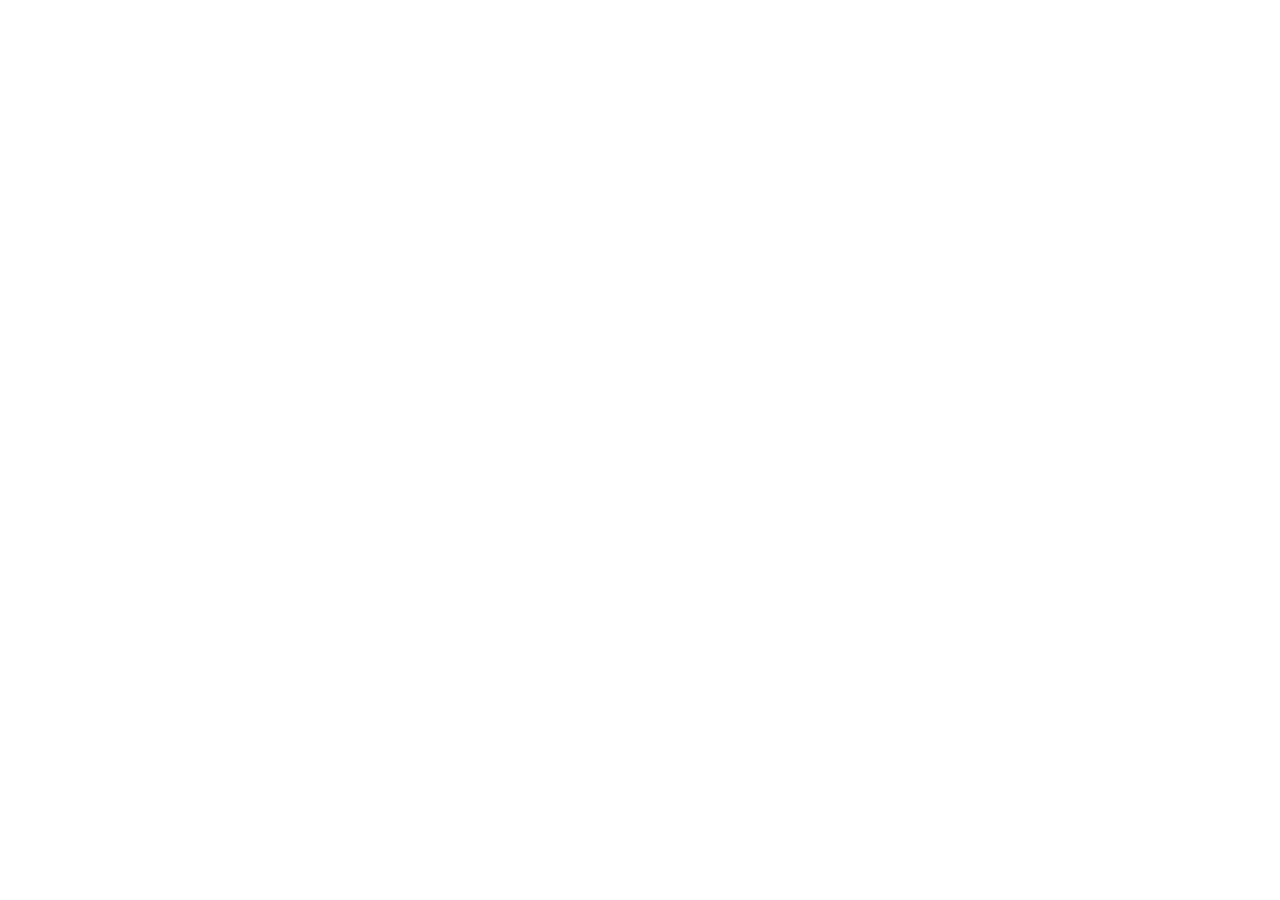
==== projects/Find Roommate Platform/index.html @ 29af7bdd "init" ====
<!DOCTYPE html>
<html lang="en">
<head>
    <meta charset="UTF-8">
    <meta name="viewport" content="width=device-width, initial-scale=1.0">
    <title>Find Roommate Platform</title>
</head>
<body>
    
</body>
</html>
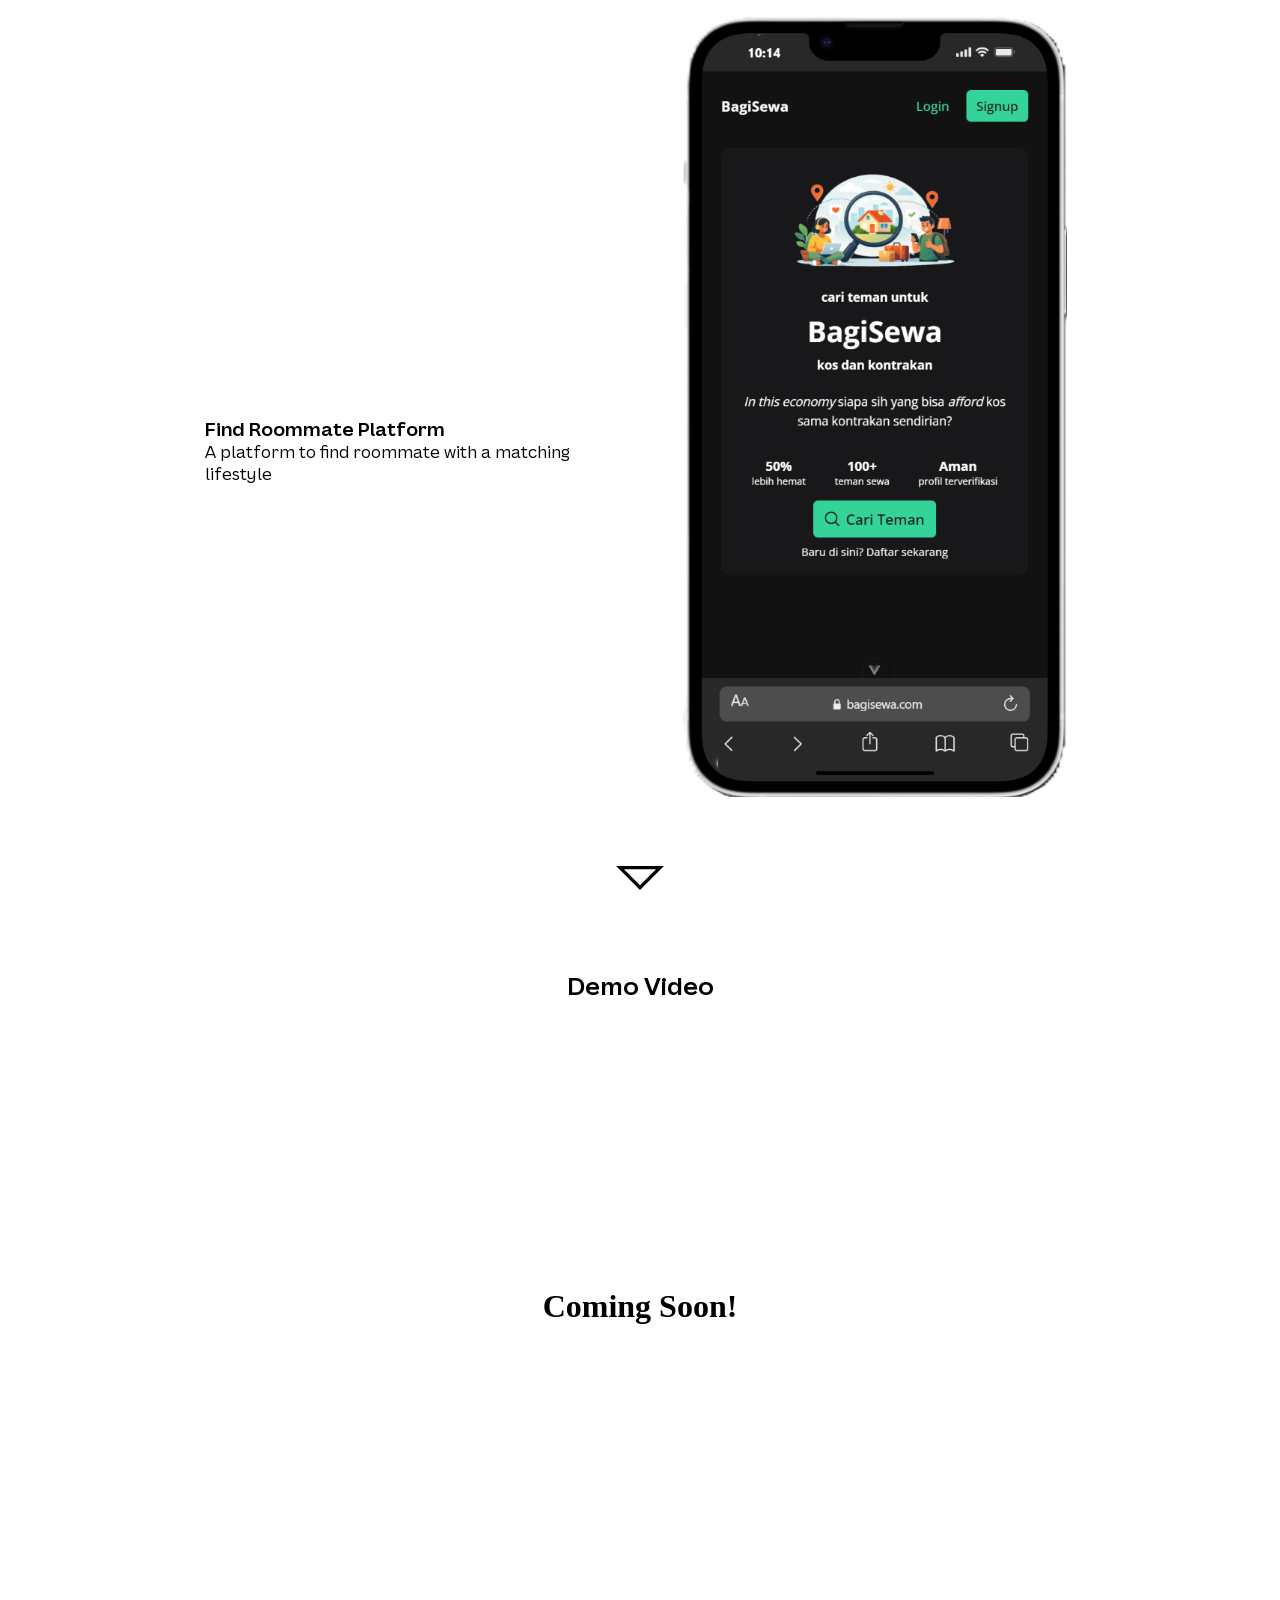
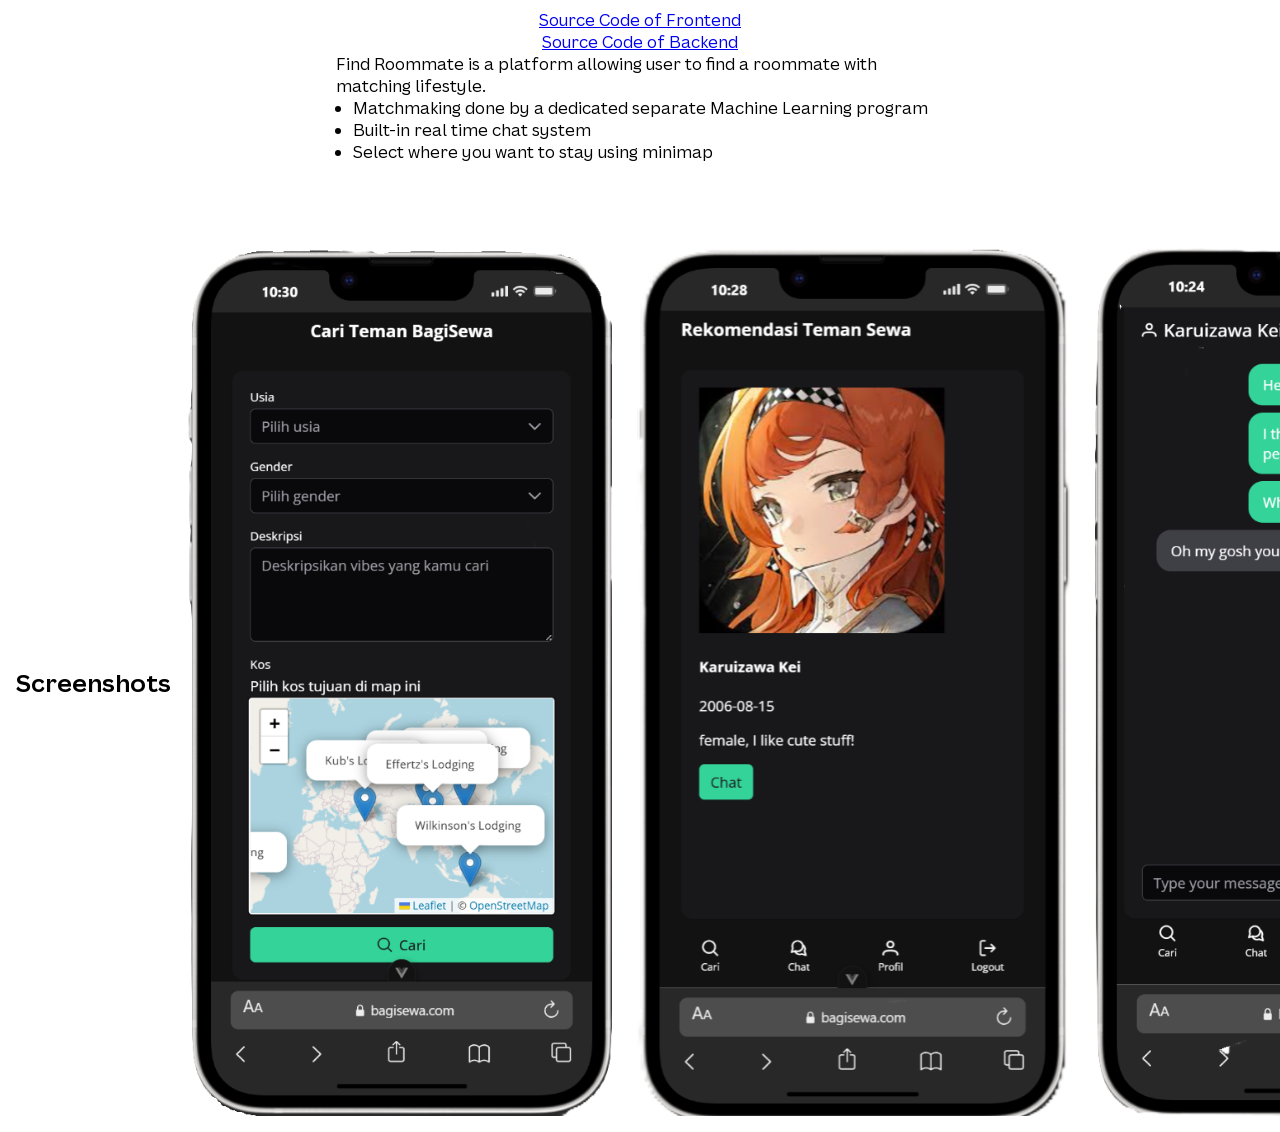
==== commit e529c169: "feat: add page for projects" ====
--- a/projects/Find Roommate Platform/index.html
+++ b/projects/Find Roommate Platform/index.html
@@ -1,11 +1,52 @@
 <!DOCTYPE html>
 <html lang="en">
-<head>
-    <meta charset="UTF-8">
-    <meta name="viewport" content="width=device-width, initial-scale=1.0">
+  <head>
+    <meta charset="UTF-8" />
+    <meta name="viewport" content="width=device-width, initial-scale=1.0" />
     <title>Find Roommate Platform</title>
-</head>
-<body>
-    
-</body>
-</html>+    <link rel="stylesheet" href="style.css" />
+  </head>
+  <body>
+    <div id="container">
+      <section class="hero">
+        <section class="left">
+          <h1>Find Roommate Platform</h1>
+          <p>A platform to find roommate with a matching lifestyle</p>
+        </section>
+        <section class="right">
+          <img
+            src="/assets/images/find-roommate-thumbnail.png"
+            alt="find-roommate-thumbnail"
+          />
+        </section>
+        <img src="/assets/icons/arrow-down.svg" alt="arrow-down-icon" />
+      </section>
+      <section class="details">
+        <h2>Demo Video</h2>
+        <iframe
+          src="/projects/coming-soon.html" 
+          title="YouTube video player"
+          frameborder="0"
+          allow="accelerometer; autoplay; clipboard-write; encrypted-media; gyroscope; picture-in-picture; web-share"
+          referrerpolicy="strict-origin-when-cross-origin"
+          allowfullscreen
+        ></iframe>
+        <a href="https://github.com/Ikhwanu-Robik/find-roommate">Source Code of Frontend</a>
+        <a href="https://github.com/Ikhwanu-Robik/find-roommate-api">Source Code of Backend</a>
+        <p class="description">Find Roommate is a platform allowing user to find a roommate with matching lifestyle.
+            <ul>
+                <li>Matchmaking done by a dedicated separate Machine Learning program</li>
+                <li>Built-in real time chat system</li>
+                <li>Select where you want to stay using minimap</li>
+            </ul>
+        </p>
+      </section>
+      <section class="screenshots">
+        <h2>Screenshots</h2>
+        <img src="/assets/images/find-roommate-screenshots/find-roommate-page.png" alt="find-roommate-page">
+        <img src="/assets/images/find-roommate-screenshots/roommate-recommendation-page.png" alt="roommate-recommendation-page">
+        <img src="/assets/images/find-roommate-screenshots/chat-page.png" alt="chat-page">
+      </section>
+    </div>
+  </body>
+</html>
--- a/projects/Find Roommate Platform/style.css
+++ b/projects/Find Roommate Platform/style.css
@@ -0,0 +1,119 @@
+* {
+  padding: 0;
+  margin: 0;
+  box-sizing: border-box;
+  font-family: "Canva Sans VF";
+}
+
+@font-face {
+  font-family: "Canva Sans VF";
+  src: url("/assets/fonts/CanvaSans-VF.ttf");
+}
+
+#container {
+  max-width: 100svw;
+  overflow-x: hidden;
+  display: flex;
+  flex-direction: column;
+  justify-content: center;
+  align-items: center;
+}
+
+section {
+  display: flex;
+  flex-direction: column;
+  padding: 1rem;
+  height: 100svh;
+}
+
+.hero {
+  display: flex;
+  justify-content: center;
+  align-items: center;
+  gap: 1rem;
+  position: relative;
+}
+
+.hero .left {
+  display: flex;
+  flex-direction: column;
+  justify-content: center;
+}
+
+.hero .right {
+  display: flex;
+  align-items: center;
+  width: 50%;
+}
+
+.hero .right img {
+  height: 90%;
+  max-width: 100%;
+}
+
+.hero img[alt="arrow-down-icon"] {
+  position: absolute;
+  width: 3rem;
+  bottom: 10px;
+  animation: floating 3s ease-in-out infinite;
+}
+
+.details {
+  display: flex;
+  flex-direction: column;
+  justify-content: center;
+  align-items: center;
+  margin: 1rem;
+}
+
+.details iframe {
+  width: 90%;
+}
+
+.screenshots {
+  display: flex;
+  flex-direction: column;
+  align-items: center;
+  gap: 1rem;
+}
+
+.screenshots img {
+  width: 80%;
+}
+
+@keyframes floating {
+  0% {
+    transform: translateY(0);
+  }
+  50% {
+    transform: translateY(-20px);
+  }
+  100% {
+    transform: translateY(0);
+  }
+}
+
+@media screen and (min-width: 600px) {
+  .hero {
+    flex-direction: row;
+  }
+
+  .details {
+    flex-direction: column;
+    width: 50svw;
+  }
+
+  .details iframe {
+    width: 50svw;
+    height: 70%;
+  }
+
+  .screenshots {
+    flex-direction: row;
+    overflow-x: scroll;
+  }
+
+  .screenshots img {
+    height: 100%;
+  }
+}
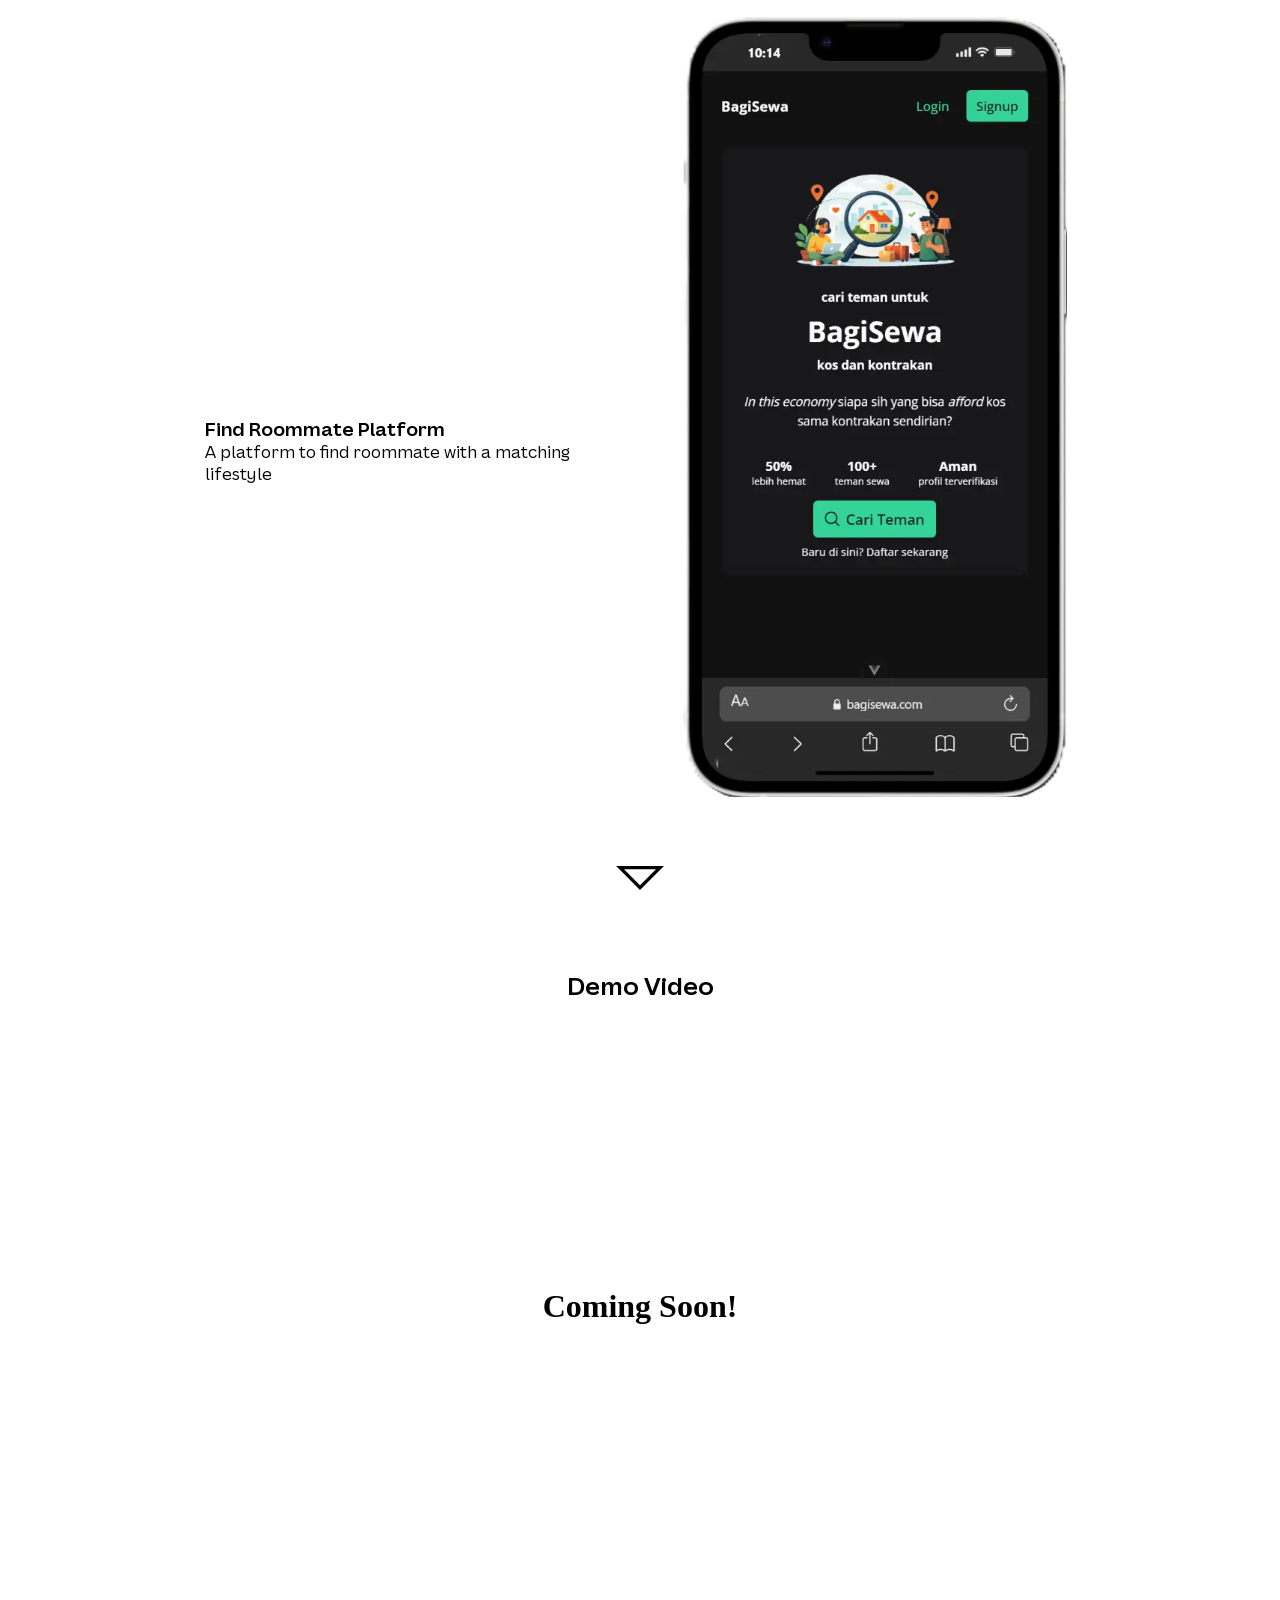
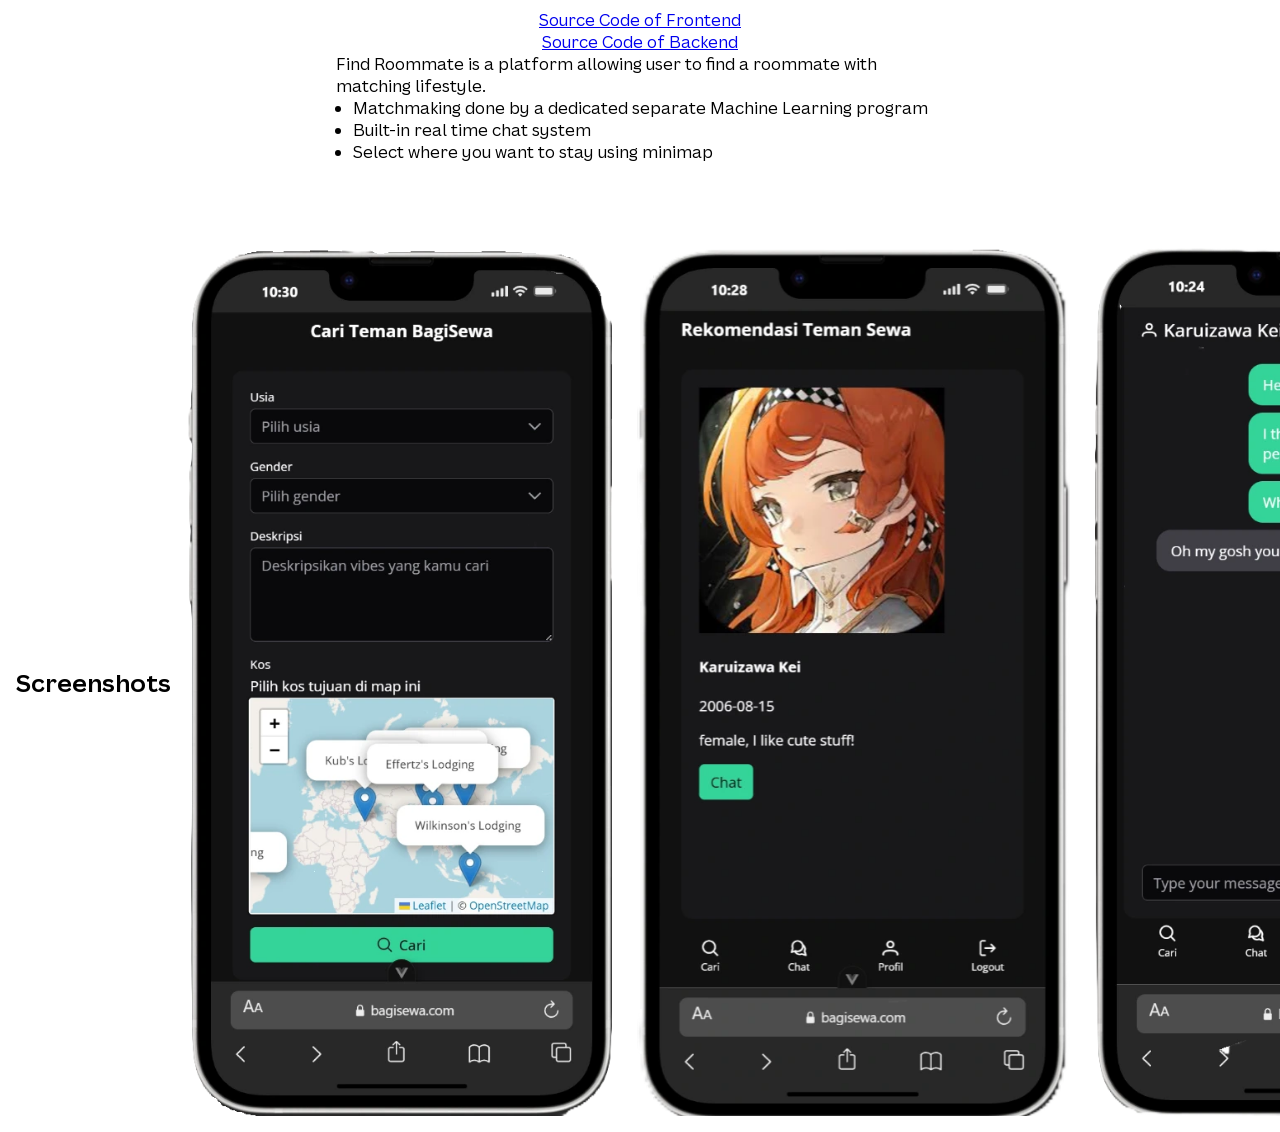
==== commit 7d50087a: "perf: change images to webp" ====
--- a/projects/Find Roommate Platform/index.html
+++ b/projects/Find Roommate Platform/index.html
@@ -15,16 +15,16 @@
         </section>
         <section class="right">
           <img
-            src="/assets/images/find-roommate-thumbnail.png"
+            src="../../assets/images/find-roommate-thumbnail.webp"
             alt="find-roommate-thumbnail"
           />
         </section>
-        <img src="/assets/icons/arrow-down.svg" alt="arrow-down-icon" />
+        <img src="../../assets/icons/arrow-down.svg" alt="arrow-down-icon" />
       </section>
       <section class="details">
         <h2>Demo Video</h2>
         <iframe
-          src="/projects/coming-soon.html" 
+          src="../../projects/coming-soon.html" 
           title="YouTube video player"
           frameborder="0"
           allow="accelerometer; autoplay; clipboard-write; encrypted-media; gyroscope; picture-in-picture; web-share"
@@ -43,9 +43,9 @@
       </section>
       <section class="screenshots">
         <h2>Screenshots</h2>
-        <img src="/assets/images/find-roommate-screenshots/find-roommate-page.png" alt="find-roommate-page">
-        <img src="/assets/images/find-roommate-screenshots/roommate-recommendation-page.png" alt="roommate-recommendation-page">
-        <img src="/assets/images/find-roommate-screenshots/chat-page.png" alt="chat-page">
+        <img src="../../assets/images/find-roommate-screenshots/find-roommate-page.webp" alt="find-roommate-page">
+        <img src="../../assets/images/find-roommate-screenshots/roommate-recommendation-page.webp" alt="roommate-recommendation-page">
+        <img src="../../assets/images/find-roommate-screenshots/chat-page.webp" alt="chat-page">
       </section>
     </div>
   </body>
